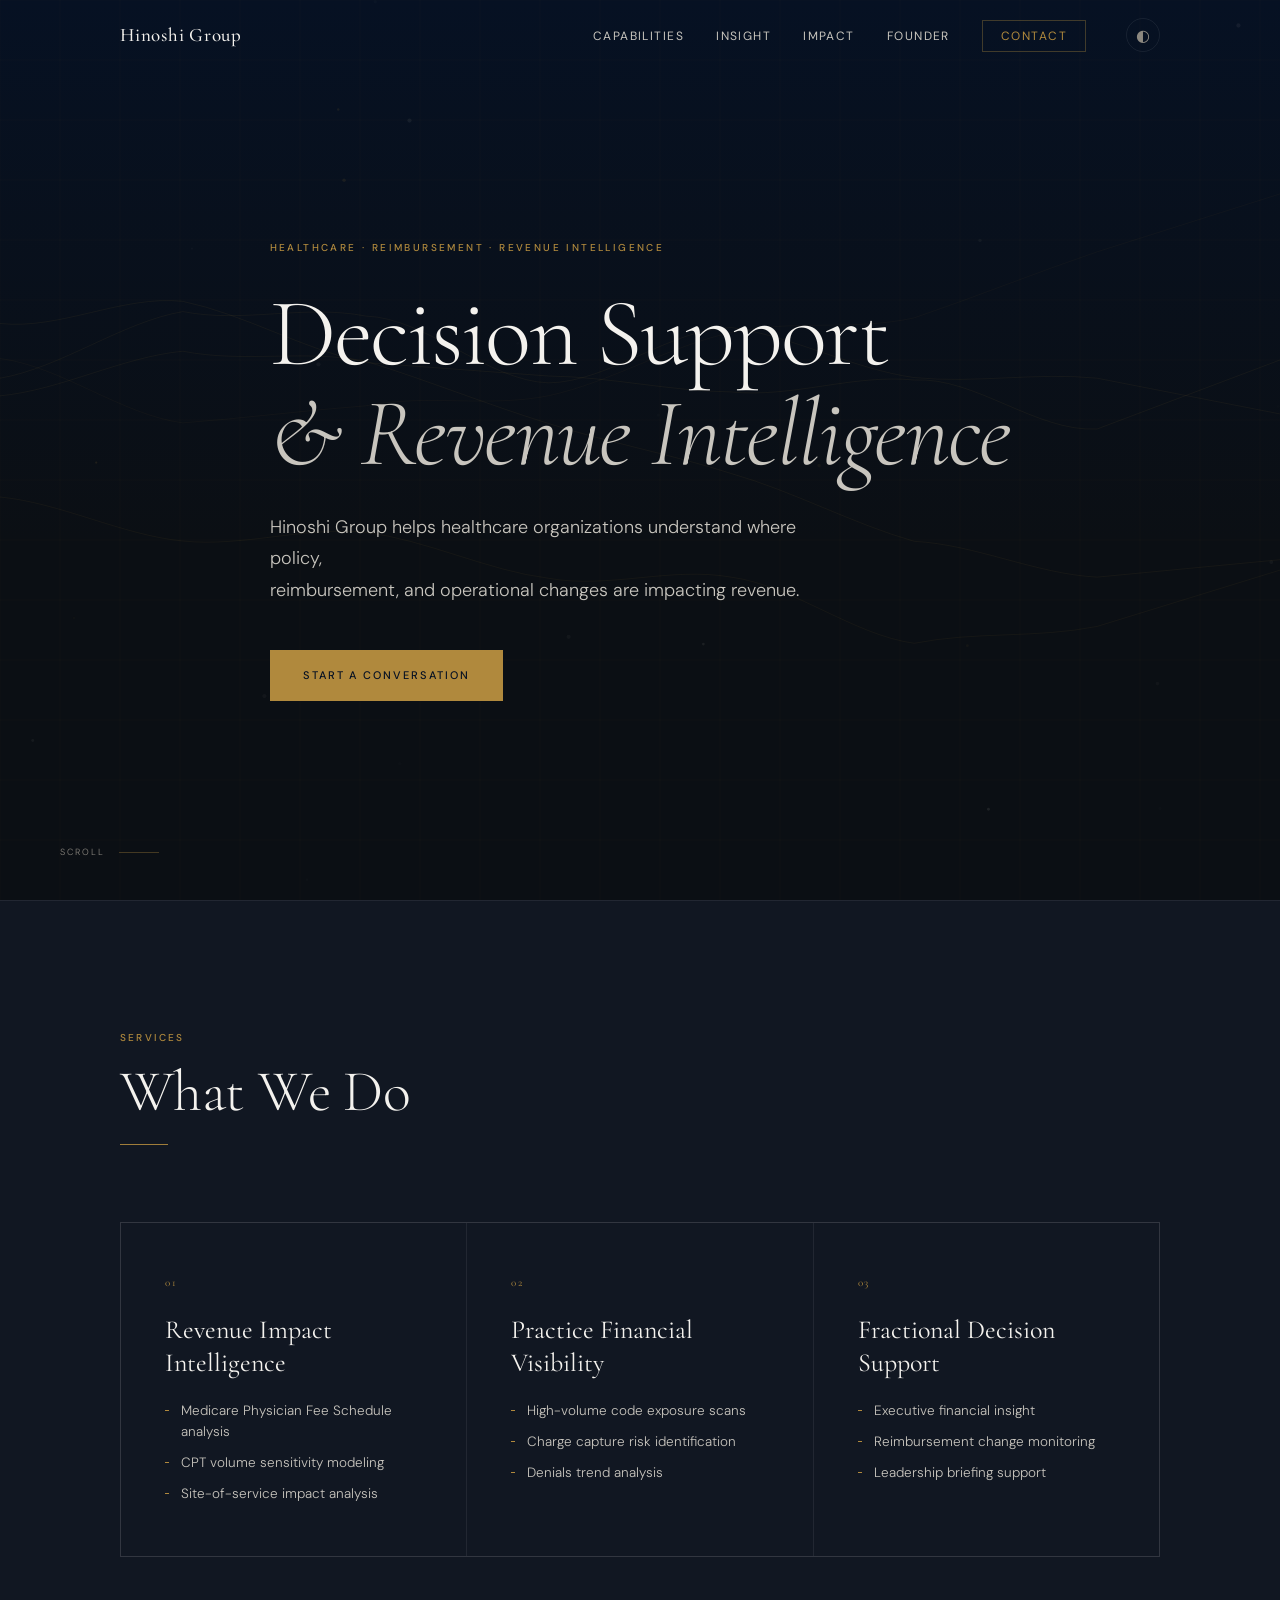
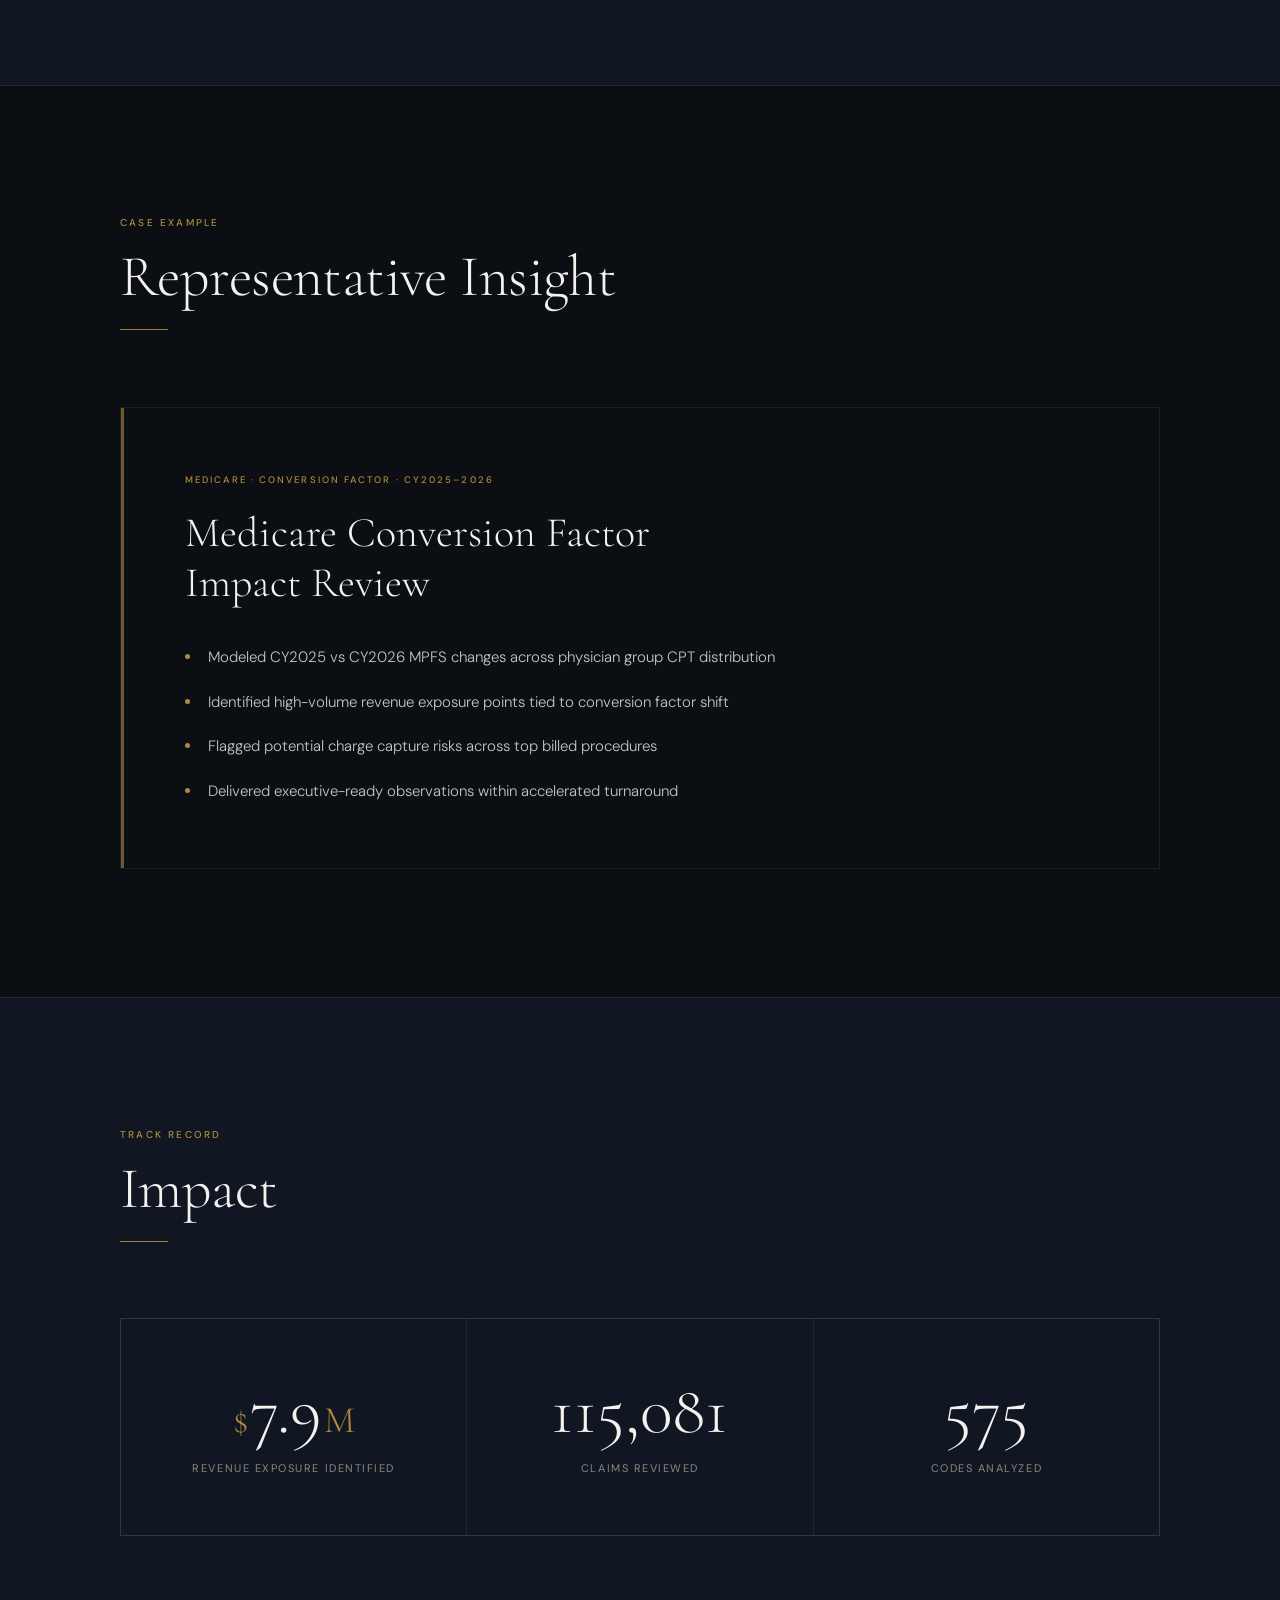
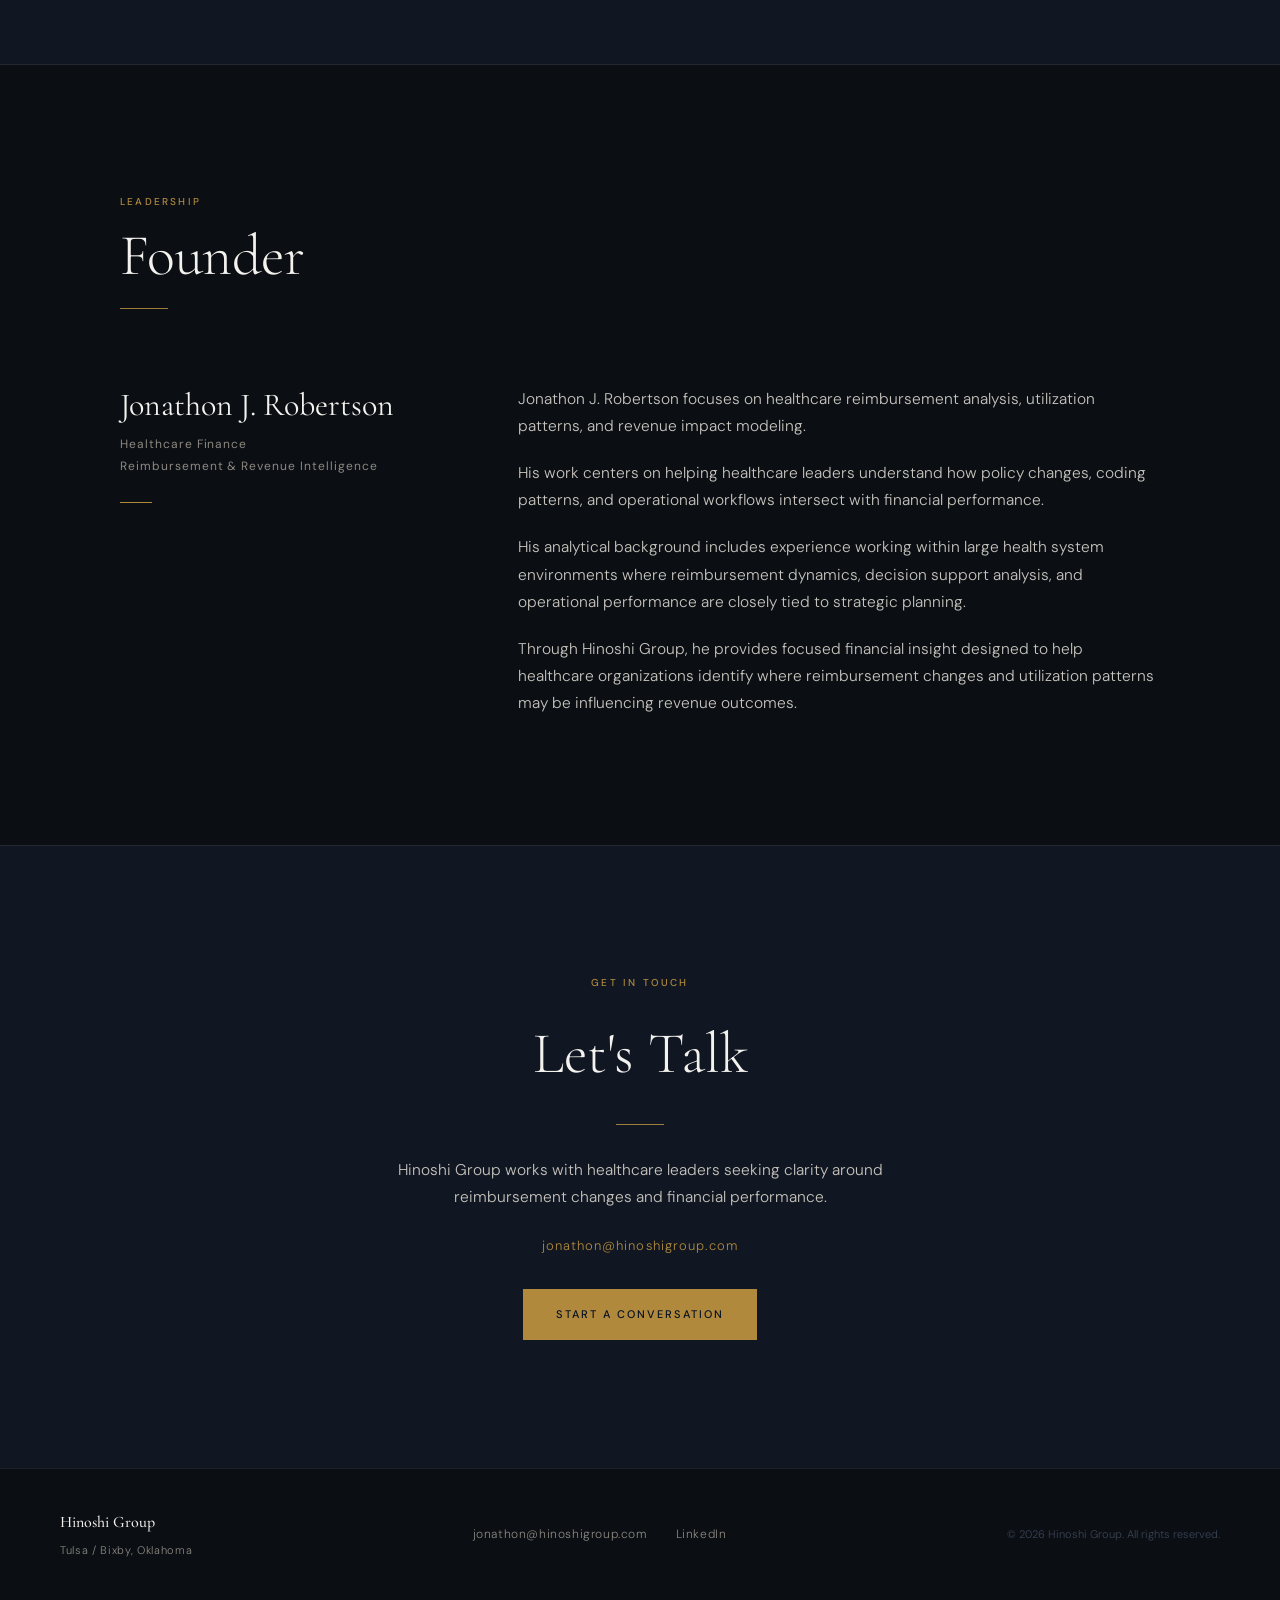
==== index (1).html @ b415822a "Add files via upload" ====
<!DOCTYPE html>
<html lang="en" data-theme="dark">
<head>
  <meta charset="UTF-8" />
  <meta name="viewport" content="width=device-width, initial-scale=1.0" />
  <title>Hinoshi Group — Decision Support & Revenue Intelligence</title>
  <meta name="description" content="Hinoshi Group helps healthcare organizations understand where policy, reimbursement, and operational changes are impacting revenue." />
  <link rel="preconnect" href="https://fonts.googleapis.com" />
  <link rel="preconnect" href="https://fonts.gstatic.com" crossorigin />
  <link href="https://fonts.googleapis.com/css2?family=Cormorant+Garamond:ital,wght@0,300;0,400;0,500;0,600;1,300;1,400&family=DM+Sans:wght@300;400;500&display=swap" rel="stylesheet" />
  <link rel="stylesheet" href="styles.css" />
</head>
<body>

  <!-- NAV -->
  <nav id="navbar">
    <div class="nav-inner">
      <a href="#" class="nav-logo">Hinoshi Group</a>
      <ul class="nav-links">
        <li><a href="#capabilities">Capabilities</a></li>
        <li><a href="#insight">Insight</a></li>
        <li><a href="#impact">Impact</a></li>
        <li><a href="#founder">Founder</a></li>
        <li><a href="#contact" class="nav-cta">Contact</a></li>
      </ul>
      <button id="theme-toggle" aria-label="Toggle theme">
        <span class="theme-icon">◐</span>
      </button>
      <button class="nav-burger" id="nav-burger" aria-label="Open menu">
        <span></span><span></span><span></span>
      </button>
    </div>
    <div class="nav-mobile" id="nav-mobile">
      <a href="#capabilities">Capabilities</a>
      <a href="#insight">Insight</a>
      <a href="#impact">Impact</a>
      <a href="#founder">Founder</a>
      <a href="#contact">Contact</a>
    </div>
  </nav>

  <!-- HERO -->
  <section id="hero">
    <canvas id="hero-canvas"></canvas>
    <div class="hero-inner">
      <p class="hero-eyebrow">Healthcare · Reimbursement · Revenue Intelligence</p>
      <h1 class="hero-headline">
        Decision Support<br />
        <em>&amp; Revenue Intelligence</em>
      </h1>
      <p class="hero-sub">
        Hinoshi Group helps healthcare organizations understand where policy,<br class="br-desktop" />
        reimbursement, and operational changes are impacting revenue.
      </p>
      <a href="mailto:jonathon@hinoshigroup.com" class="btn-primary">Start a Conversation</a>
    </div>
    <div class="hero-scroll-hint">
      <span>Scroll</span>
      <div class="scroll-line"></div>
    </div>
  </section>

  <!-- CAPABILITIES -->
  <section id="capabilities">
    <div class="section-inner">
      <div class="section-header">
        <span class="section-label">Services</span>
        <h2>What We Do</h2>
        <div class="gold-rule"></div>
      </div>
      <div class="caps-grid">

        <div class="cap-card" data-reveal>
          <div class="cap-num">01</div>
          <h3>Revenue Impact<br />Intelligence</h3>
          <ul>
            <li>Medicare Physician Fee Schedule analysis</li>
            <li>CPT volume sensitivity modeling</li>
            <li>Site-of-service impact analysis</li>
          </ul>
        </div>

        <div class="cap-card" data-reveal>
          <div class="cap-num">02</div>
          <h3>Practice Financial<br />Visibility</h3>
          <ul>
            <li>High-volume code exposure scans</li>
            <li>Charge capture risk identification</li>
            <li>Denials trend analysis</li>
          </ul>
        </div>

        <div class="cap-card" data-reveal>
          <div class="cap-num">03</div>
          <h3>Fractional Decision<br />Support</h3>
          <ul>
            <li>Executive financial insight</li>
            <li>Reimbursement change monitoring</li>
            <li>Leadership briefing support</li>
          </ul>
        </div>

      </div>
    </div>
  </section>

  <!-- REPRESENTATIVE INSIGHT -->
  <section id="insight">
    <div class="section-inner">
      <div class="section-header">
        <span class="section-label">Case Example</span>
        <h2>Representative Insight</h2>
        <div class="gold-rule"></div>
      </div>
      <div class="insight-block" data-reveal>
        <div class="insight-label">Medicare · Conversion Factor · CY2025–2026</div>
        <h3 class="insight-title">Medicare Conversion Factor<br />Impact Review</h3>
        <div class="insight-findings">
          <div class="finding" data-reveal>
            <div class="finding-dot"></div>
            <p>Modeled CY2025 vs CY2026 MPFS changes across physician group CPT distribution</p>
          </div>
          <div class="finding" data-reveal>
            <div class="finding-dot"></div>
            <p>Identified high-volume revenue exposure points tied to conversion factor shift</p>
          </div>
          <div class="finding" data-reveal>
            <div class="finding-dot"></div>
            <p>Flagged potential charge capture risks across top billed procedures</p>
          </div>
          <div class="finding" data-reveal>
            <div class="finding-dot"></div>
            <p>Delivered executive-ready observations within accelerated turnaround</p>
          </div>
        </div>
      </div>
    </div>
  </section>

  <!-- IMPACT METRICS -->
  <section id="impact">
    <div class="section-inner">
      <div class="section-header">
        <span class="section-label">Track Record</span>
        <h2>Impact</h2>
        <div class="gold-rule"></div>
      </div>
      <div class="metrics-grid">

        <div class="metric-card" data-reveal>
          <div class="metric-value">
            <span class="metric-prefix">$</span><span class="counter" data-target="8.2" data-decimal="1">0</span><span class="metric-suffix">M</span>
          </div>
          <div class="metric-label">Revenue Exposure Identified</div>
        </div>

        <div class="metric-card" data-reveal>
          <div class="metric-value">
            <span class="counter" data-target="120000" data-suffix="+">0</span>
          </div>
          <div class="metric-label">Claims Reviewed</div>
        </div>

        <div class="metric-card" data-reveal>
          <div class="metric-value">
            <span class="counter" data-target="600" data-suffix="+">0</span>
          </div>
          <div class="metric-label">Codes Analyzed</div>
        </div>

      </div>
    </div>
  </section>

  <!-- FOUNDER -->
  <section id="founder">
    <div class="section-inner">
      <div class="section-header">
        <span class="section-label">Leadership</span>
        <h2>Founder</h2>
        <div class="gold-rule"></div>
      </div>
      <div class="founder-block" data-reveal>
        <div class="founder-meta">
          <h3 class="founder-name">Jonathon J. Robertson</h3>
          <p class="founder-title">Healthcare Finance<br />Reimbursement &amp; Revenue Intelligence</p>
          <div class="founder-divider"></div>
        </div>
        <div class="founder-bio">
          <p>Jonathon J. Robertson focuses on healthcare reimbursement analysis, utilization patterns, and revenue impact modeling.</p>
          <p>His work centers on helping healthcare leaders understand how policy changes, coding patterns, and operational workflows intersect with financial performance.</p>
          <p>His analytical background includes experience working within large health system environments where reimbursement dynamics, decision support analysis, and operational performance are closely tied to strategic planning.</p>
          <p>Through Hinoshi Group, he provides focused financial insight designed to help healthcare organizations identify where reimbursement changes and utilization patterns may be influencing revenue outcomes.</p>
        </div>
      </div>
    </div>
  </section>

  <!-- CONTACT -->
  <section id="contact">
    <div class="section-inner contact-inner">
      <div class="contact-text" data-reveal>
        <span class="section-label">Get in Touch</span>
        <h2>Let's Talk</h2>
        <div class="gold-rule"></div>
        <p>Hinoshi Group works with healthcare leaders seeking clarity around reimbursement changes and financial performance.</p>
        <a href="mailto:jonathon@hinoshigroup.com" class="contact-email">jonathon@hinoshigroup.com</a>
        <a href="mailto:jonathon@hinoshigroup.com" class="btn-primary">Start a Conversation</a>
      </div>
    </div>
  </section>

  <!-- FOOTER -->
  <footer>
    <div class="footer-inner">
      <div class="footer-brand">
        <span class="footer-logo">Hinoshi Group</span>
        <span class="footer-location">Tulsa / Bixby, Oklahoma</span>
      </div>
            <div class="footer-links">
        <a href="mailto:jonathon@hinoshigroup.com">jonathon@hinoshigroup.com</a>
        <a href="https://linkedin.com" target="_blank" rel="noopener">LinkedIn</a>
      </div>
      <div class="footer-copy">
        &copy; <span id="year"></span> Hinoshi Group. All rights reserved.
      </div>
    </div>
  </footer>

  <script src="script.js"></script>
</body>
</html>
---- styles.css ----
/* ===========================
   HINOSHI GROUP — styles.css
   =========================== */

/* ── Reset & Base ───────────────────────────────── */
*, *::before, *::after { box-sizing: border-box; margin: 0; padding: 0; }

:root {
  /* ── Core palette ───────────────────────── */
  --bg-base:     #0B0F14;   /* page background  */
  --bg-surface:  #111722;   /* cards / sections */
  --bg-raise:    #18202e;   /* hover / elevated */
  --navy:        #061123;   /* accent overlays only */

  /* semantic aliases (used throughout) */
  --navy-mid:    #111722;   /* was navy-mid  → now bg-surface */
  --navy-light:  #18202e;   /* was navy-light → now bg-raise  */

  --gold:        #B0893D;
  --gold-dim:    rgba(176, 137, 61, 0.35);
  --gold-faint:  rgba(176, 137, 61, 0.12);
  --white:       #f4f2ee;
  --gray-1:      #c8c5be;
  --gray-2:      #8c8880;
  --gray-3:      #3a4455;
  --border:      rgba(255,255,255,0.07);
  --font-serif:  'Cormorant Garamond', Georgia, serif;
  --font-sans:   'DM Sans', system-ui, sans-serif;
  --ease-out:    cubic-bezier(0.16, 1, 0.3, 1);
  --ease-in-out: cubic-bezier(0.65, 0, 0.35, 1);
  --section-pad: clamp(80px, 10vw, 140px);
  --max-w:       1160px;
}

/* Light theme overrides */
[data-theme="light"] {
  --bg-base:     #f0eee9;
  --bg-surface:  #e6e3dc;
  --bg-raise:    #dddad2;
  --navy:        #f0eee9;
  --navy-mid:    #e6e3dc;
  --navy-light:  #dddad2;
  --white:       #0d1b33;
  --gray-1:      #3a3832;
  --gray-2:      #6b6760;
  --gray-3:      #b0ada6;
  --border:      rgba(0,0,0,0.08);
}

html { scroll-behavior: smooth; }

body {
  background: var(--bg-base);
  color: var(--white);
  font-family: var(--font-sans);
  font-weight: 300;
  line-height: 1.7;
  font-size: 16px;
  -webkit-font-smoothing: antialiased;
  overflow-x: hidden;
}

/* ── Utility ────────────────────────────────────── */
.gold-rule {
  width: 48px;
  height: 1px;
  background: var(--gold);
  margin: 20px 0 0;
  opacity: 0.9;
}

.section-label {
  display: block;
  font-family: var(--font-sans);
  font-size: 10px;
  font-weight: 500;
  letter-spacing: 0.22em;
  text-transform: uppercase;
  color: var(--gold);
  margin-bottom: 14px;
}

.section-inner {
  max-width: var(--max-w);
  margin: 0 auto;
  padding: var(--section-pad) clamp(24px, 5vw, 60px);
}

.section-header {
  margin-bottom: clamp(48px, 6vw, 80px);
}

.section-header h2 {
  font-family: var(--font-serif);
  font-size: clamp(36px, 5vw, 58px);
  font-weight: 300;
  letter-spacing: -0.01em;
  line-height: 1.1;
}

/* ── Reveal Animation ───────────────────────────── */
[data-reveal] {
  opacity: 0;
  transform: translateY(28px);
  transition: opacity 0.8s var(--ease-out), transform 0.8s var(--ease-out);
}
[data-reveal].revealed {
  opacity: 1;
  transform: translateY(0);
}

/* ── Navigation ─────────────────────────────────── */
#navbar {
  position: fixed;
  top: 0; left: 0; right: 0;
  z-index: 100;
  transition: background 0.4s, border-color 0.4s;
}
#navbar.scrolled {
  background: rgba(11, 15, 20, 0.94);
  backdrop-filter: blur(14px);
  -webkit-backdrop-filter: blur(14px);
  border-bottom: 1px solid var(--border);
}
[data-theme="light"] #navbar.scrolled {
  background: rgba(240, 238, 233, 0.94);
}

.nav-inner {
  max-width: var(--max-w);
  margin: 0 auto;
  padding: 0 clamp(24px, 5vw, 60px);
  height: 70px;
  display: flex;
  align-items: center;
  gap: 40px;
}

.nav-logo {
  font-family: var(--font-serif);
  font-size: 19px;
  font-weight: 500;
  letter-spacing: 0.04em;
  color: var(--white);
  text-decoration: none;
  white-space: nowrap;
  margin-right: auto;
}

.nav-links {
  list-style: none;
  display: flex;
  gap: 32px;
  align-items: center;
}
.nav-links a {
  font-size: 12px;
  font-weight: 400;
  letter-spacing: 0.12em;
  text-transform: uppercase;
  color: var(--gray-1);
  text-decoration: none;
  transition: color 0.25s;
}
.nav-links a:hover { color: var(--white); }
.nav-links a.nav-cta {
  color: var(--gold);
  border: 1px solid var(--gold-dim);
  padding: 7px 18px;
  transition: background 0.25s, color 0.25s;
}
.nav-links a.nav-cta:hover {
  background: var(--gold);
  color: var(--navy);
}

#theme-toggle {
  background: none;
  border: 1px solid var(--border);
  color: var(--gray-2);
  cursor: pointer;
  width: 34px; height: 34px;
  border-radius: 50%;
  font-size: 16px;
  display: flex; align-items: center; justify-content: center;
  transition: border-color 0.25s, color 0.25s;
  flex-shrink: 0;
}
#theme-toggle:hover { border-color: var(--gold); color: var(--gold); }

.nav-burger {
  display: none;
  flex-direction: column;
  gap: 5px;
  background: none;
  border: none;
  cursor: pointer;
  padding: 4px;
}
.nav-burger span {
  display: block;
  width: 22px; height: 1px;
  background: var(--gray-1);
  transition: transform 0.3s, opacity 0.3s;
}
.nav-burger.open span:nth-child(1) { transform: translateY(6px) rotate(45deg); }
.nav-burger.open span:nth-child(2) { opacity: 0; }
.nav-burger.open span:nth-child(3) { transform: translateY(-6px) rotate(-45deg); }

.nav-mobile {
  display: none;
  flex-direction: column;
  background: rgba(11, 15, 20, 0.97);
  border-top: 1px solid var(--border);
  padding: 24px clamp(24px,5vw,60px);
  gap: 20px;
}
[data-theme="light"] .nav-mobile { background: rgba(240,238,233,0.97); }
.nav-mobile.open { display: flex; }
.nav-mobile a {
  color: var(--gray-1);
  text-decoration: none;
  font-size: 13px;
  letter-spacing: 0.1em;
  text-transform: uppercase;
}

/* ── Hero ───────────────────────────────────────── */
#hero {
  position: relative;
  min-height: 100vh;
  display: flex;
  align-items: center;
  overflow: hidden;
  background: linear-gradient(180deg, #061123 0%, #0B0F14 60%);
}

#hero-canvas {
  position: absolute;
  inset: 0;
  width: 100%; height: 100%;
  opacity: 0.55;
}

.hero-inner {
  position: relative;
  z-index: 2;
  max-width: var(--max-w);
  margin: 0 auto;
  padding: 120px clamp(24px, 5vw, 60px) 80px;
}

.hero-eyebrow {
  font-size: 10px;
  font-weight: 500;
  letter-spacing: 0.24em;
  text-transform: uppercase;
  color: var(--gold);
  margin-bottom: 28px;
  opacity: 0;
  animation: fadeUp 0.9s 0.2s var(--ease-out) forwards;
}

.hero-headline {
  font-family: var(--font-serif);
  font-size: clamp(48px, 7.5vw, 96px);
  font-weight: 300;
  line-height: 1.04;
  letter-spacing: -0.02em;
  color: var(--white);
  margin-bottom: 28px;
  opacity: 0;
  animation: fadeUp 0.9s 0.38s var(--ease-out) forwards;
}
.hero-headline em {
  font-style: italic;
  font-weight: 300;
  color: var(--gray-1);
}

.hero-sub {
  font-size: clamp(15px, 1.6vw, 18px);
  color: var(--gray-1);
  font-weight: 300;
  max-width: 560px;
  line-height: 1.75;
  margin-bottom: 44px;
  opacity: 0;
  animation: fadeUp 0.9s 0.54s var(--ease-out) forwards;
}

.btn-primary {
  display: inline-block;
  font-family: var(--font-sans);
  font-size: 11px;
  font-weight: 500;
  letter-spacing: 0.18em;
  text-transform: uppercase;
  text-decoration: none;
  color: var(--navy);
  background: var(--gold);
  padding: 15px 32px;
  border: 1px solid var(--gold);
  transition: background 0.28s, color 0.28s, transform 0.2s;
  opacity: 0;
  animation: fadeUp 0.9s 0.68s var(--ease-out) forwards;
}
.btn-primary:hover {
  background: transparent;
  color: var(--gold);
  transform: translateY(-1px);
}

/* section contact re-enable animation */
#contact .btn-primary {
  animation: none;
  opacity: 1;
}

.hero-scroll-hint {
  position: absolute;
  bottom: 40px;
  left: clamp(24px, 5vw, 60px);
  z-index: 2;
  display: flex;
  align-items: center;
  gap: 14px;
  opacity: 0;
  animation: fadeIn 1.2s 1.2s forwards;
}
.hero-scroll-hint span {
  font-size: 9px;
  letter-spacing: 0.22em;
  text-transform: uppercase;
  color: var(--gray-2);
}
.scroll-line {
  width: 40px;
  height: 1px;
  background: var(--gold-dim);
  position: relative;
  overflow: hidden;
}
.scroll-line::after {
  content: '';
  position: absolute;
  top: 0; left: -100%;
  width: 100%; height: 100%;
  background: var(--gold);
  animation: scanLine 2.4s 1.4s var(--ease-in-out) infinite;
}

/* ── Capabilities ───────────────────────────────── */
#capabilities {
  background: var(--navy-mid);
  border-top: 1px solid var(--border);
  border-bottom: 1px solid var(--border);
}

.caps-grid {
  display: grid;
  grid-template-columns: repeat(3, 1fr);
  gap: 1px;
  background: var(--border);
  border: 1px solid var(--border);
}

.cap-card {
  background: var(--navy-mid);
  padding: clamp(32px, 4vw, 52px) clamp(28px, 3.5vw, 44px);
  transition: background 0.3s;
}
.cap-card:hover { background: var(--navy-light); }

.cap-num {
  font-family: var(--font-serif);
  font-size: 11px;
  font-weight: 400;
  letter-spacing: 0.14em;
  color: var(--gold);
  margin-bottom: 22px;
}

.cap-card h3 {
  font-family: var(--font-serif);
  font-size: clamp(20px, 2.2vw, 26px);
  font-weight: 400;
  line-height: 1.25;
  margin-bottom: 22px;
  color: var(--white);
}

.cap-card ul {
  list-style: none;
  display: flex;
  flex-direction: column;
  gap: 10px;
}
.cap-card li {
  font-size: 13.5px;
  color: var(--gray-1);
  padding-left: 16px;
  position: relative;
  line-height: 1.55;
}
.cap-card li::before {
  content: '';
  position: absolute;
  left: 0; top: 9px;
  width: 4px; height: 1px;
  background: var(--gold);
}

/* ── Insight ────────────────────────────────────── */
#insight { background: var(--bg-base); }

.insight-block {
  border: 1px solid var(--border);
  padding: clamp(36px, 5vw, 64px);
  position: relative;
}
.insight-block::before {
  content: '';
  position: absolute;
  top: 0; left: 0;
  width: 3px; height: 100%;
  background: var(--gold);
  opacity: 0.6;
}

.insight-label {
  font-size: 9.5px;
  font-weight: 500;
  letter-spacing: 0.22em;
  text-transform: uppercase;
  color: var(--gold);
  margin-bottom: 20px;
}

.insight-title {
  font-family: var(--font-serif);
  font-size: clamp(26px, 3.5vw, 42px);
  font-weight: 300;
  line-height: 1.2;
  margin-bottom: 36px;
  color: var(--white);
}

.insight-findings {
  display: flex;
  flex-direction: column;
  gap: 20px;
}

.finding {
  display: flex;
  align-items: flex-start;
  gap: 18px;
}
.finding-dot {
  width: 5px; height: 5px;
  border-radius: 50%;
  background: var(--gold);
  margin-top: 9px;
  flex-shrink: 0;
}
.finding p {
  font-size: 15px;
  color: var(--gray-1);
  line-height: 1.65;
}

/* ── Impact Metrics ─────────────────────────────── */
#impact {
  background: var(--navy-mid);
  border-top: 1px solid var(--border);
  border-bottom: 1px solid var(--border);
}

.metrics-grid {
  display: grid;
  grid-template-columns: repeat(3, 1fr);
  gap: 1px;
  background: var(--border);
  border: 1px solid var(--border);
}

.metric-card {
  background: var(--navy-mid);
  padding: clamp(36px, 4.5vw, 60px) clamp(28px, 3.5vw, 44px);
  text-align: center;
  transition: background 0.3s;
}
.metric-card:hover { background: var(--navy-light); }

.metric-value {
  font-family: var(--font-serif);
  font-size: clamp(44px, 5.5vw, 68px);
  font-weight: 300;
  line-height: 1;
  color: var(--white);
  display: flex;
  align-items: baseline;
  justify-content: center;
  gap: 2px;
  margin-bottom: 14px;
}
.metric-prefix { font-size: 0.55em; color: var(--gold); }
.metric-suffix { font-size: 0.55em; color: var(--gold); }

.metric-label {
  font-size: 11px;
  font-weight: 400;
  letter-spacing: 0.14em;
  text-transform: uppercase;
  color: var(--gray-2);
}

/* ── Founder ────────────────────────────────────── */
#founder { background: var(--bg-base); }

.founder-block {
  display: grid;
  grid-template-columns: 1fr 2fr;
  gap: clamp(40px, 6vw, 100px);
  align-items: start;
}

.founder-name {
  font-family: var(--font-serif);
  font-size: clamp(22px, 2.6vw, 32px);
  font-weight: 400;
  color: var(--white);
  line-height: 1.2;
  margin-bottom: 10px;
}

.founder-title {
  font-size: 12px;
  font-weight: 400;
  letter-spacing: 0.08em;
  color: var(--gray-2);
  line-height: 1.8;
}

.founder-divider {
  width: 32px;
  height: 1px;
  background: var(--gold);
  margin-top: 24px;
}

.founder-bio {
  display: flex;
  flex-direction: column;
  gap: 20px;
}
.founder-bio p {
  font-size: 15.5px;
  color: var(--gray-1);
  line-height: 1.75;
}

/* ── Contact ────────────────────────────────────── */
#contact {
  background: var(--navy-mid);
  border-top: 1px solid var(--border);
}

.contact-inner {
  display: flex;
  justify-content: center;
}

.contact-text {
  max-width: 560px;
  text-align: center;
}
.contact-text .gold-rule {
  margin: 20px auto 32px;
}
.contact-text h2 {
  font-family: var(--font-serif);
  font-size: clamp(36px, 5vw, 58px);
  font-weight: 300;
}
.contact-text p {
  font-size: 15.5px;
  color: var(--gray-1);
  line-height: 1.75;
  margin-bottom: 24px;
}

.contact-email {
  display: block;
  font-size: 13px;
  letter-spacing: 0.08em;
  color: var(--gold);
  text-decoration: none;
  margin-bottom: 32px;
  transition: opacity 0.25s;
}
.contact-email:hover { opacity: 0.7; }

/* ── Footer ─────────────────────────────────────── */
footer {
  background: var(--bg-base);
  border-top: 1px solid var(--border);
  padding: 40px clamp(24px, 5vw, 60px);
}

.footer-inner {
  max-width: var(--max-w);
  margin: 0 auto;
  display: flex;
  align-items: center;
  justify-content: space-between;
  flex-wrap: wrap;
  gap: 20px;
}

.footer-brand {
  display: flex;
  flex-direction: column;
  gap: 5px;
}
.footer-logo {
  font-family: var(--font-serif);
  font-size: 16px;
  font-weight: 500;
  color: var(--white);
}
.footer-location {
  font-size: 11px;
  color: var(--gray-2);
  letter-spacing: 0.06em;
}

.footer-links {
  display: flex;
  gap: 28px;
  align-items: center;
}
.footer-links a {
  font-size: 12px;
  color: var(--gray-2);
  text-decoration: none;
  letter-spacing: 0.05em;
  transition: color 0.25s;
}
.footer-links a:hover { color: var(--gold); }

.footer-copy {
  font-size: 11px;
  color: var(--gray-3);
}

/* ── Keyframes ──────────────────────────────────── */
@keyframes fadeUp {
  from { opacity: 0; transform: translateY(24px); }
  to   { opacity: 1; transform: translateY(0); }
}
@keyframes fadeIn {
  from { opacity: 0; }
  to   { opacity: 1; }
}
@keyframes scanLine {
  0%   { left: -100%; }
  50%  { left: 100%; }
  100% { left: 100%; }
}

/* ── Responsive ─────────────────────────────────── */
@media (max-width: 900px) {
  .nav-links, #theme-toggle { display: none; }
  .nav-burger { display: flex; }

  .caps-grid, .metrics-grid {
    grid-template-columns: 1fr;
  }

  .founder-block {
    grid-template-columns: 1fr;
    gap: 32px;
  }
}

@media (max-width: 600px) {
  .br-desktop { display: none; }

  .footer-inner {
    flex-direction: column;
    align-items: flex-start;
  }

  .insight-block { padding: 28px 20px; }
}
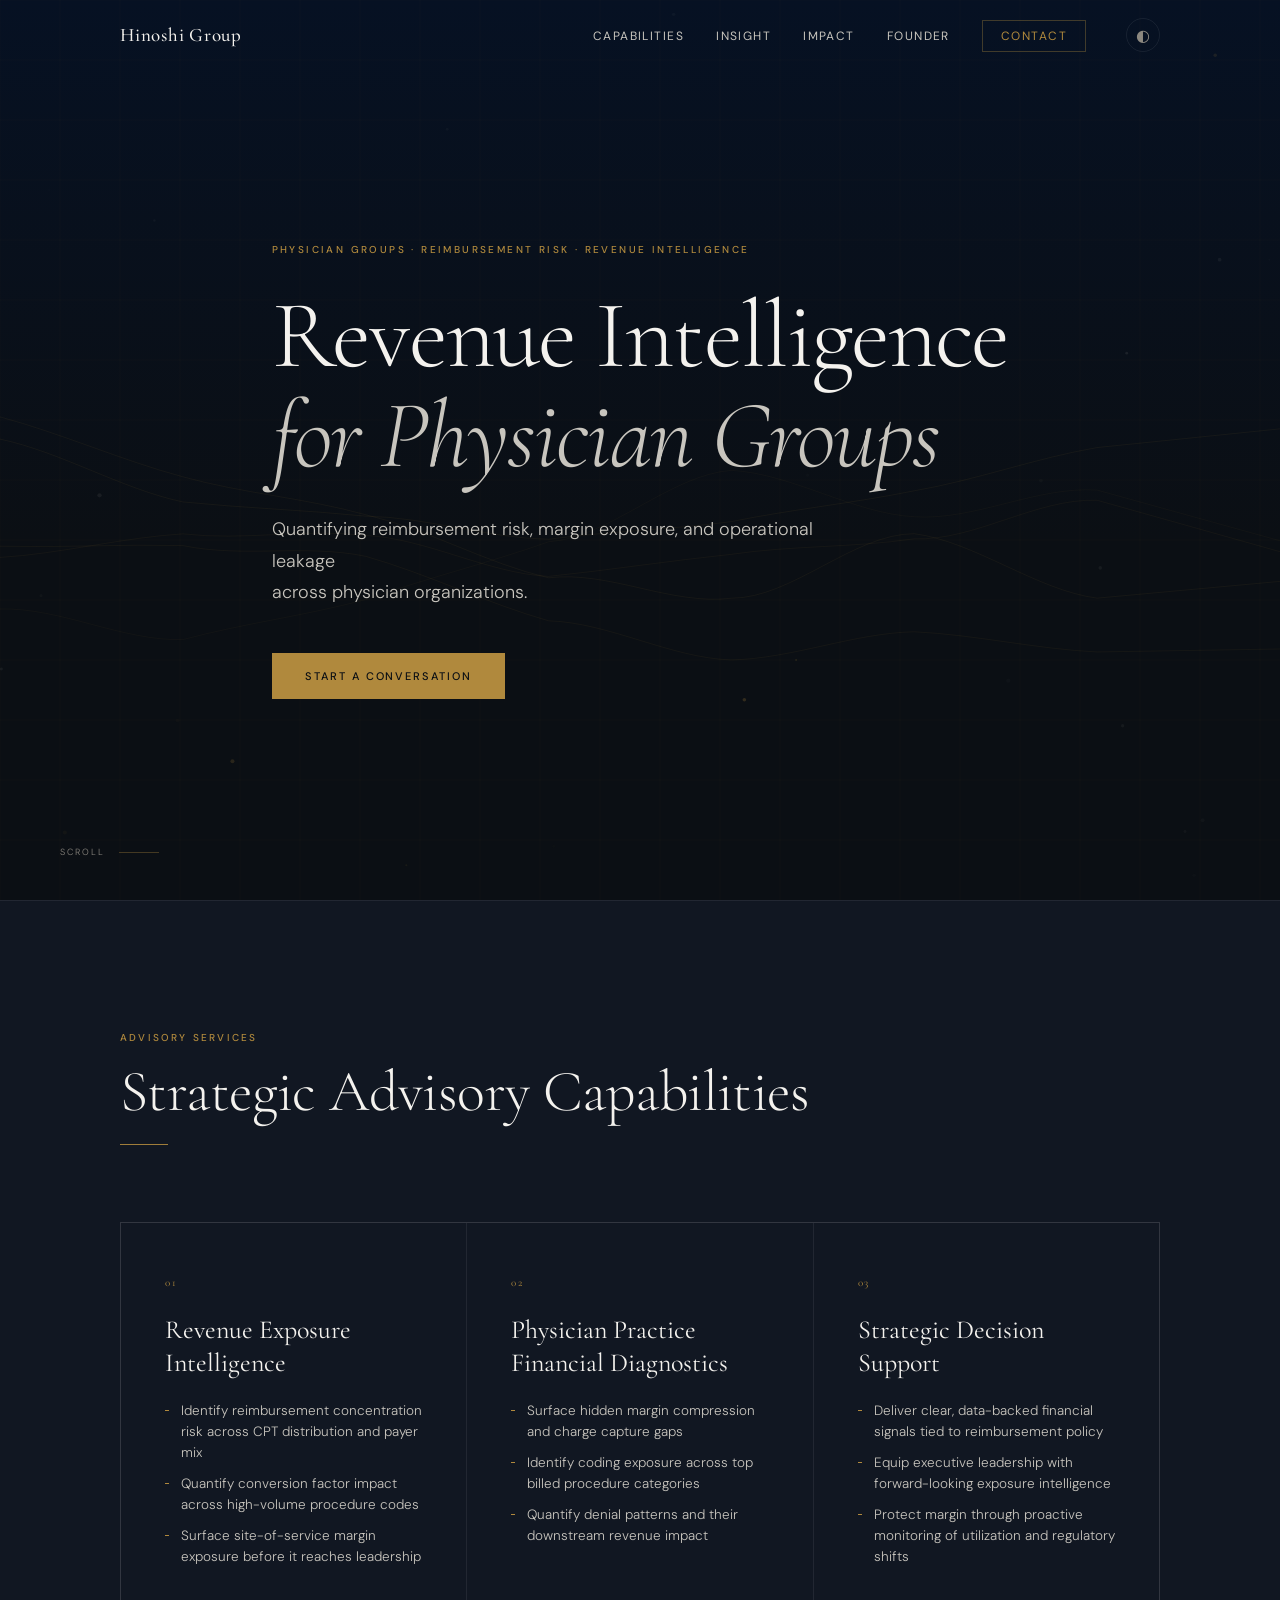
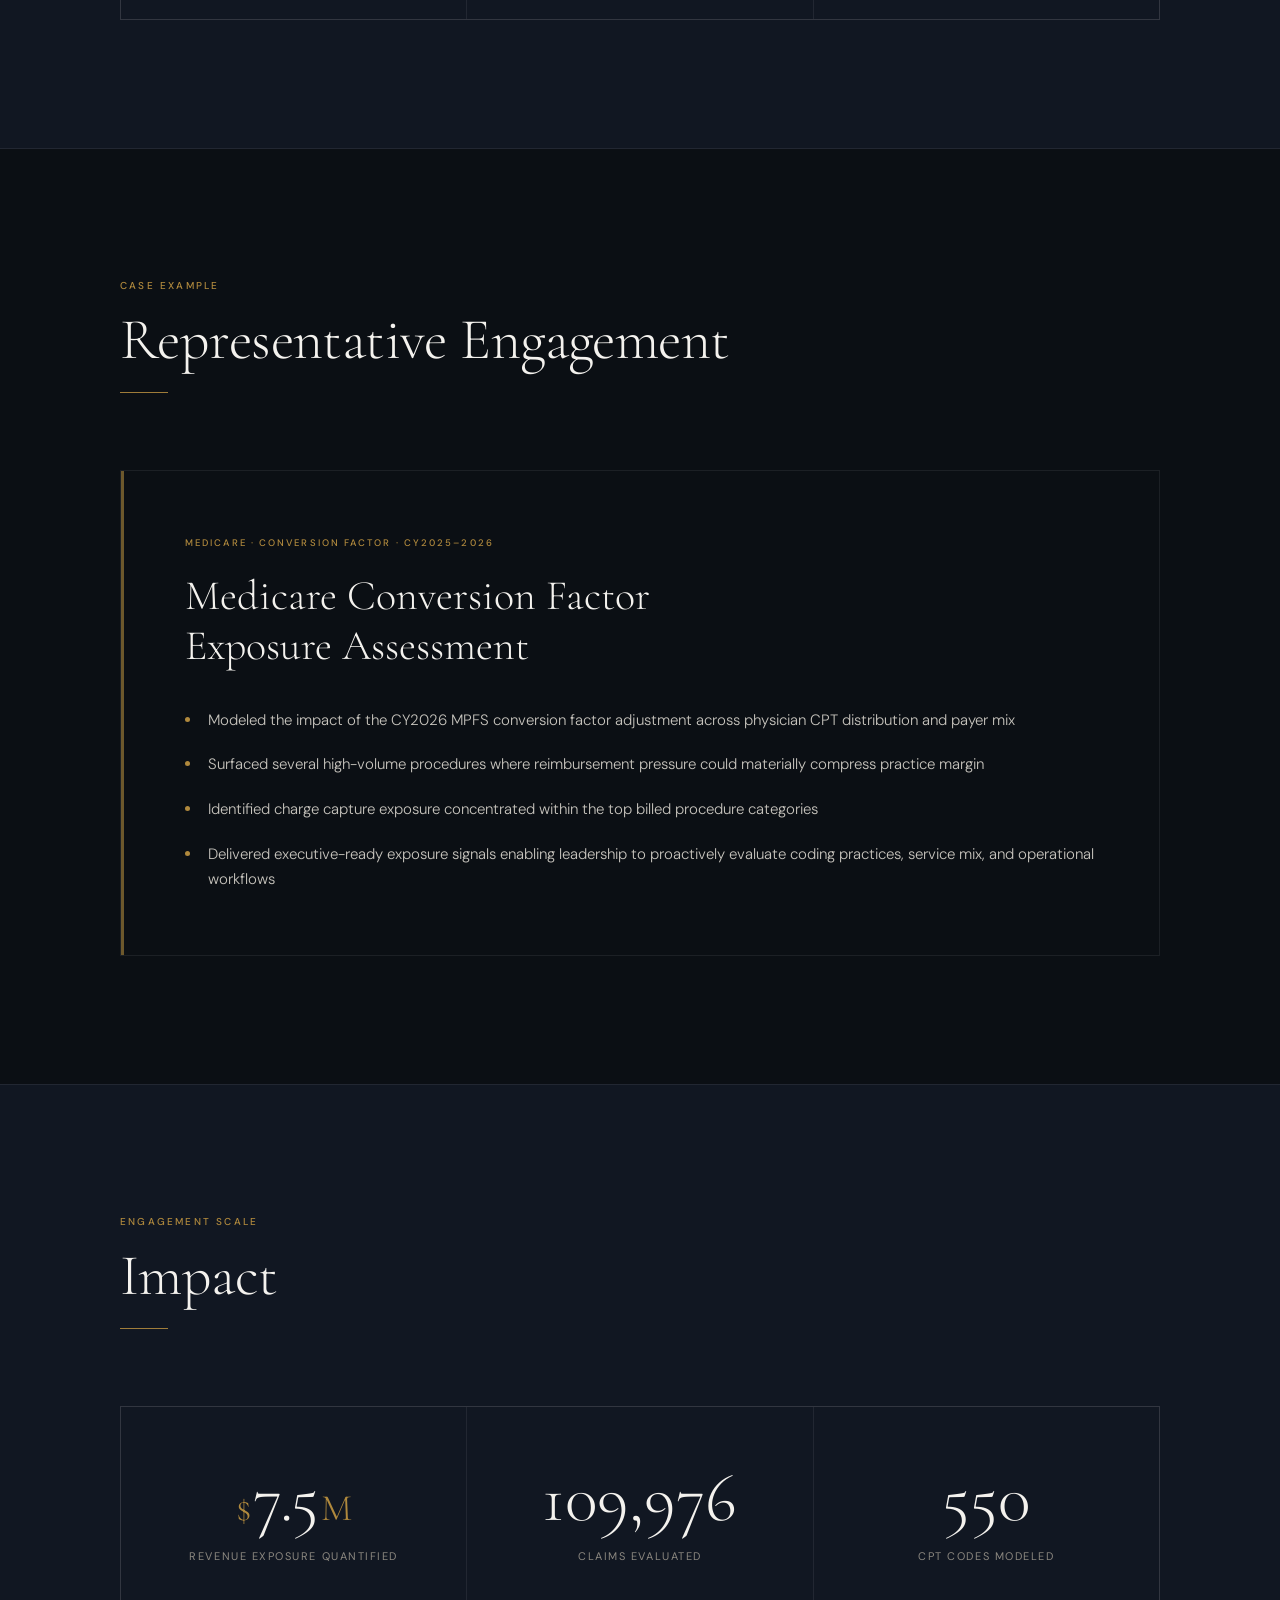
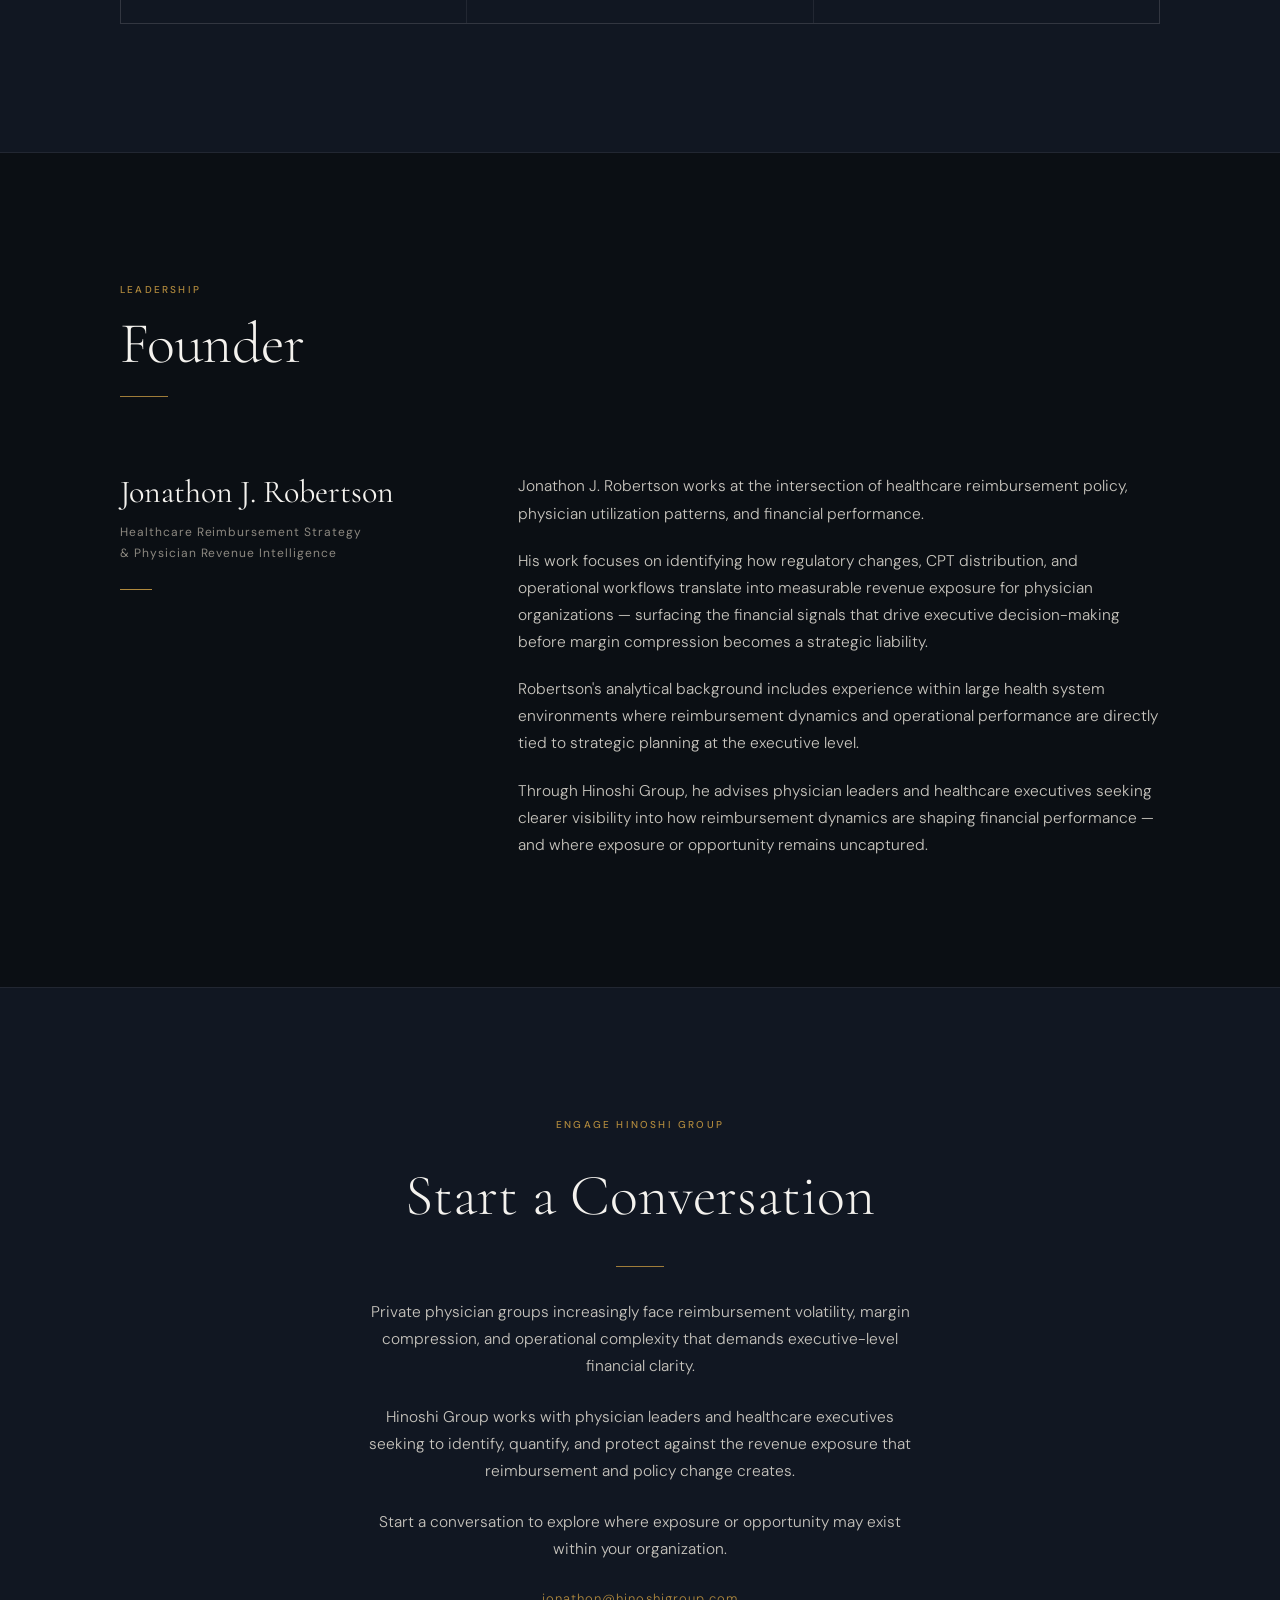
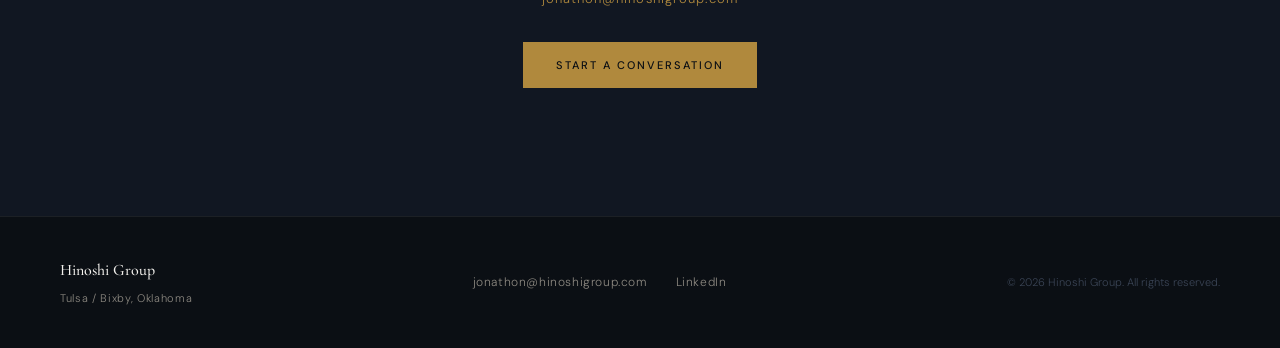
==== commit 3cbccb17: "Add files via upload" ====
--- a/index (1).html
+++ b/index (1).html
@@ -3,8 +3,8 @@
 <head>
   <meta charset="UTF-8" />
   <meta name="viewport" content="width=device-width, initial-scale=1.0" />
-  <title>Hinoshi Group — Decision Support & Revenue Intelligence</title>
-  <meta name="description" content="Hinoshi Group helps healthcare organizations understand where policy, reimbursement, and operational changes are impacting revenue." />
+  <title>Hinoshi Group — Revenue Intelligence &amp; Reimbursement Strategy</title>
+  <meta name="description" content="Hinoshi Group quantifies reimbursement risk, margin exposure, and operational leakage across physician organizations — delivering executive-level financial intelligence." />
   <link rel="preconnect" href="https://fonts.googleapis.com" />
   <link rel="preconnect" href="https://fonts.gstatic.com" crossorigin />
   <link href="https://fonts.googleapis.com/css2?family=Cormorant+Garamond:ital,wght@0,300;0,400;0,500;0,600;1,300;1,400&family=DM+Sans:wght@300;400;500&display=swap" rel="stylesheet" />
@@ -12,7 +12,72 @@
 </head>
 <body>
 
-  <!-- NAV -->
+  <!-- ═══════════════════════════════════
+       CONTACT MODAL
+  ════════════════════════════════════ -->
+  <div id="contact-modal" class="modal-overlay" role="dialog" aria-modal="true" aria-labelledby="modal-title" hidden>
+    <div class="modal-panel">
+
+      <button class="modal-close" id="modal-close" aria-label="Close modal">&times;</button>
+
+      <!-- Form view -->
+      <div id="modal-form-view">
+        <p class="modal-eyebrow">Engage Hinoshi Group</p>
+        <h2 class="modal-title" id="modal-title">Start a Conversation</h2>
+        <p class="modal-sub">Strategic advisory for physician leaders and healthcare executives.</p>
+        <div class="modal-rule"></div>
+
+        <form id="contact-form" method="POST" action="https://formspree.io/f/xeerjbnd" novalidate>
+
+          <div class="form-row">
+            <div class="form-group">
+              <label for="f-name">Name <span class="req" aria-hidden="true">*</span></label>
+              <input type="text" id="f-name" name="name" placeholder="Your full name" required autocomplete="name" />
+            </div>
+            <div class="form-group">
+              <label for="f-email">Email <span class="req" aria-hidden="true">*</span></label>
+              <input type="email" id="f-email" name="email" placeholder="you@organization.com" required autocomplete="email" />
+            </div>
+          </div>
+
+          <div class="form-group">
+            <label for="f-org">Organization <span class="form-opt">(optional)</span></label>
+            <input type="text" id="f-org" name="organization" placeholder="Physician group, health system, or practice" autocomplete="organization" />
+          </div>
+
+          <div class="form-group">
+            <label for="f-msg">Message <span class="req" aria-hidden="true">*</span></label>
+            <textarea id="f-msg" name="message" rows="5" placeholder="Briefly describe the reimbursement or revenue challenge you're navigating&#8230;" required></textarea>
+          </div>
+
+          <div class="form-error" id="form-error" role="alert" aria-live="polite" hidden>
+            Please fill in all required fields.
+          </div>
+
+          <button type="submit" class="btn-submit" id="btn-submit">
+            <span class="btn-label">Send Message</span>
+            <span class="btn-sending" hidden>Sending&#8230;</span>
+          </button>
+
+        </form>
+      </div>
+
+      <!-- Success view -->
+      <div id="modal-success-view" hidden>
+        <div class="success-inner">
+          <div class="success-check-wrap" aria-hidden="true">&#10003;</div>
+          <h2 class="modal-title">Message Sent</h2>
+          <p class="success-msg">Thank you &#8212; your message has been received. Hinoshi Group will be in touch shortly.</p>
+          <button class="btn-submit" id="btn-close-success">Close</button>
+        </div>
+      </div>
+
+    </div>
+  </div>
+
+  <!-- ═══════════════════════════════════
+       NAVIGATION
+  ════════════════════════════════════ -->
   <nav id="navbar">
     <div class="nav-inner">
       <a href="#" class="nav-logo">Hinoshi Group</a>
@@ -24,7 +89,7 @@
         <li><a href="#contact" class="nav-cta">Contact</a></li>
       </ul>
       <button id="theme-toggle" aria-label="Toggle theme">
-        <span class="theme-icon">◐</span>
+        <span class="theme-icon">&#9680;</span>
       </button>
       <button class="nav-burger" id="nav-burger" aria-label="Open menu">
         <span></span><span></span><span></span>
@@ -39,20 +104,22 @@
     </div>
   </nav>
 
-  <!-- HERO -->
+  <!-- ═══════════════════════════════════
+       HERO
+  ════════════════════════════════════ -->
   <section id="hero">
     <canvas id="hero-canvas"></canvas>
     <div class="hero-inner">
-      <p class="hero-eyebrow">Healthcare · Reimbursement · Revenue Intelligence</p>
+      <p class="hero-eyebrow">Physician Groups &middot; Reimbursement Risk &middot; Revenue Intelligence</p>
       <h1 class="hero-headline">
-        Decision Support<br />
-        <em>&amp; Revenue Intelligence</em>
+        Revenue Intelligence<br />
+        <em>for Physician Groups</em>
       </h1>
       <p class="hero-sub">
-        Hinoshi Group helps healthcare organizations understand where policy,<br class="br-desktop" />
-        reimbursement, and operational changes are impacting revenue.
+        Quantifying reimbursement risk, margin exposure, and operational leakage<br class="br-desktop" />
+        across physician organizations.
       </p>
-      <a href="mailto:jonathon@hinoshigroup.com" class="btn-primary">Start a Conversation</a>
+      <button class="btn-primary open-modal">Start a Conversation</button>
     </div>
     <div class="hero-scroll-hint">
       <span>Scroll</span>
@@ -60,43 +127,45 @@
     </div>
   </section>
 
-  <!-- CAPABILITIES -->
+  <!-- ═══════════════════════════════════
+       CAPABILITIES
+  ════════════════════════════════════ -->
   <section id="capabilities">
     <div class="section-inner">
       <div class="section-header">
-        <span class="section-label">Services</span>
-        <h2>What We Do</h2>
+        <span class="section-label">Advisory Services</span>
+        <h2>Strategic Advisory Capabilities</h2>
         <div class="gold-rule"></div>
       </div>
       <div class="caps-grid">
 
         <div class="cap-card" data-reveal>
           <div class="cap-num">01</div>
-          <h3>Revenue Impact<br />Intelligence</h3>
+          <h3>Revenue Exposure<br />Intelligence</h3>
           <ul>
-            <li>Medicare Physician Fee Schedule analysis</li>
-            <li>CPT volume sensitivity modeling</li>
-            <li>Site-of-service impact analysis</li>
+            <li>Identify reimbursement concentration risk across CPT distribution and payer mix</li>
+            <li>Quantify conversion factor impact across high-volume procedure codes</li>
+            <li>Surface site-of-service margin exposure before it reaches leadership</li>
           </ul>
         </div>
 
         <div class="cap-card" data-reveal>
           <div class="cap-num">02</div>
-          <h3>Practice Financial<br />Visibility</h3>
+          <h3>Physician Practice<br />Financial Diagnostics</h3>
           <ul>
-            <li>High-volume code exposure scans</li>
-            <li>Charge capture risk identification</li>
-            <li>Denials trend analysis</li>
+            <li>Surface hidden margin compression and charge capture gaps</li>
+            <li>Identify coding exposure across top billed procedure categories</li>
+            <li>Quantify denial patterns and their downstream revenue impact</li>
           </ul>
         </div>
 
         <div class="cap-card" data-reveal>
           <div class="cap-num">03</div>
-          <h3>Fractional Decision<br />Support</h3>
+          <h3>Strategic Decision<br />Support</h3>
           <ul>
-            <li>Executive financial insight</li>
-            <li>Reimbursement change monitoring</li>
-            <li>Leadership briefing support</li>
+            <li>Deliver clear, data-backed financial signals tied to reimbursement policy</li>
+            <li>Equip executive leadership with forward-looking exposure intelligence</li>
+            <li>Protect margin through proactive monitoring of utilization and regulatory shifts</li>
           </ul>
         </div>
 
@@ -104,44 +173,48 @@
     </div>
   </section>
 
-  <!-- REPRESENTATIVE INSIGHT -->
+  <!-- ═══════════════════════════════════
+       REPRESENTATIVE INSIGHT
+  ════════════════════════════════════ -->
   <section id="insight">
     <div class="section-inner">
       <div class="section-header">
         <span class="section-label">Case Example</span>
-        <h2>Representative Insight</h2>
+        <h2>Representative Engagement</h2>
         <div class="gold-rule"></div>
       </div>
       <div class="insight-block" data-reveal>
-        <div class="insight-label">Medicare · Conversion Factor · CY2025–2026</div>
-        <h3 class="insight-title">Medicare Conversion Factor<br />Impact Review</h3>
+        <div class="insight-label">Medicare &middot; Conversion Factor &middot; CY2025&ndash;2026</div>
+        <h3 class="insight-title">Medicare Conversion Factor<br />Exposure Assessment</h3>
         <div class="insight-findings">
           <div class="finding" data-reveal>
             <div class="finding-dot"></div>
-            <p>Modeled CY2025 vs CY2026 MPFS changes across physician group CPT distribution</p>
+            <p>Modeled the impact of the CY2026 MPFS conversion factor adjustment across physician CPT distribution and payer mix</p>
           </div>
           <div class="finding" data-reveal>
             <div class="finding-dot"></div>
-            <p>Identified high-volume revenue exposure points tied to conversion factor shift</p>
+            <p>Surfaced several high-volume procedures where reimbursement pressure could materially compress practice margin</p>
           </div>
           <div class="finding" data-reveal>
             <div class="finding-dot"></div>
-            <p>Flagged potential charge capture risks across top billed procedures</p>
+            <p>Identified charge capture exposure concentrated within the top billed procedure categories</p>
           </div>
           <div class="finding" data-reveal>
             <div class="finding-dot"></div>
-            <p>Delivered executive-ready observations within accelerated turnaround</p>
-          </div>
-        </div>
-      </div>
-    </div>
-  </section>
-
-  <!-- IMPACT METRICS -->
+            <p>Delivered executive-ready exposure signals enabling leadership to proactively evaluate coding practices, service mix, and operational workflows</p>
+          </div>
+        </div>
+      </div>
+    </div>
+  </section>
+
+  <!-- ═══════════════════════════════════
+       IMPACT METRICS
+  ════════════════════════════════════ -->
   <section id="impact">
     <div class="section-inner">
       <div class="section-header">
-        <span class="section-label">Track Record</span>
+        <span class="section-label">Engagement Scale</span>
         <h2>Impact</h2>
         <div class="gold-rule"></div>
       </div>
@@ -151,28 +224,30 @@
           <div class="metric-value">
             <span class="metric-prefix">$</span><span class="counter" data-target="8.2" data-decimal="1">0</span><span class="metric-suffix">M</span>
           </div>
-          <div class="metric-label">Revenue Exposure Identified</div>
+          <div class="metric-label">Revenue Exposure Quantified</div>
         </div>
 
         <div class="metric-card" data-reveal>
           <div class="metric-value">
             <span class="counter" data-target="120000" data-suffix="+">0</span>
           </div>
-          <div class="metric-label">Claims Reviewed</div>
+          <div class="metric-label">Claims Evaluated</div>
         </div>
 
         <div class="metric-card" data-reveal>
           <div class="metric-value">
             <span class="counter" data-target="600" data-suffix="+">0</span>
           </div>
-          <div class="metric-label">Codes Analyzed</div>
-        </div>
-
-      </div>
-    </div>
-  </section>
-
-  <!-- FOUNDER -->
+          <div class="metric-label">CPT Codes Modeled</div>
+        </div>
+
+      </div>
+    </div>
+  </section>
+
+  <!-- ═══════════════════════════════════
+       FOUNDER
+  ════════════════════════════════════ -->
   <section id="founder">
     <div class="section-inner">
       <div class="section-header">
@@ -183,41 +258,47 @@
       <div class="founder-block" data-reveal>
         <div class="founder-meta">
           <h3 class="founder-name">Jonathon J. Robertson</h3>
-          <p class="founder-title">Healthcare Finance<br />Reimbursement &amp; Revenue Intelligence</p>
+          <p class="founder-title">Healthcare Reimbursement Strategy<br />&amp; Physician Revenue Intelligence</p>
           <div class="founder-divider"></div>
         </div>
         <div class="founder-bio">
-          <p>Jonathon J. Robertson focuses on healthcare reimbursement analysis, utilization patterns, and revenue impact modeling.</p>
-          <p>His work centers on helping healthcare leaders understand how policy changes, coding patterns, and operational workflows intersect with financial performance.</p>
-          <p>His analytical background includes experience working within large health system environments where reimbursement dynamics, decision support analysis, and operational performance are closely tied to strategic planning.</p>
-          <p>Through Hinoshi Group, he provides focused financial insight designed to help healthcare organizations identify where reimbursement changes and utilization patterns may be influencing revenue outcomes.</p>
-        </div>
-      </div>
-    </div>
-  </section>
-
-  <!-- CONTACT -->
+          <p>Jonathon J. Robertson works at the intersection of healthcare reimbursement policy, physician utilization patterns, and financial performance.</p>
+          <p>His work focuses on identifying how regulatory changes, CPT distribution, and operational workflows translate into measurable revenue exposure for physician organizations — surfacing the financial signals that drive executive decision-making before margin compression becomes a strategic liability.</p>
+          <p>Robertson's analytical background includes experience within large health system environments where reimbursement dynamics and operational performance are directly tied to strategic planning at the executive level.</p>
+          <p>Through Hinoshi Group, he advises physician leaders and healthcare executives seeking clearer visibility into how reimbursement dynamics are shaping financial performance — and where exposure or opportunity remains uncaptured.</p>
+        </div>
+      </div>
+    </div>
+  </section>
+
+  <!-- ═══════════════════════════════════
+       CONTACT
+  ════════════════════════════════════ -->
   <section id="contact">
     <div class="section-inner contact-inner">
       <div class="contact-text" data-reveal>
-        <span class="section-label">Get in Touch</span>
-        <h2>Let's Talk</h2>
-        <div class="gold-rule"></div>
-        <p>Hinoshi Group works with healthcare leaders seeking clarity around reimbursement changes and financial performance.</p>
+        <span class="section-label">Engage Hinoshi Group</span>
+        <h2>Start a Conversation</h2>
+        <div class="gold-rule"></div>
+        <p>Private physician groups increasingly face reimbursement volatility, margin compression, and operational complexity that demands executive-level financial clarity.</p>
+        <p>Hinoshi Group works with physician leaders and healthcare executives seeking to identify, quantify, and protect against the revenue exposure that reimbursement and policy change creates.</p>
+        <p>Start a conversation to explore where exposure or opportunity may exist within your organization.</p>
         <a href="mailto:jonathon@hinoshigroup.com" class="contact-email">jonathon@hinoshigroup.com</a>
-        <a href="mailto:jonathon@hinoshigroup.com" class="btn-primary">Start a Conversation</a>
-      </div>
-    </div>
-  </section>
-
-  <!-- FOOTER -->
+        <button class="btn-primary open-modal">Start a Conversation</button>
+      </div>
+    </div>
+  </section>
+
+  <!-- ═══════════════════════════════════
+       FOOTER
+  ════════════════════════════════════ -->
   <footer>
     <div class="footer-inner">
       <div class="footer-brand">
         <span class="footer-logo">Hinoshi Group</span>
         <span class="footer-location">Tulsa / Bixby, Oklahoma</span>
       </div>
-            <div class="footer-links">
+      <div class="footer-links">
         <a href="mailto:jonathon@hinoshigroup.com">jonathon@hinoshigroup.com</a>
         <a href="https://linkedin.com" target="_blank" rel="noopener">LinkedIn</a>
       </div>
--- a/styles.css
+++ b/styles.css
@@ -7,14 +7,13 @@
 
 :root {
   /* ── Core palette ───────────────────────── */
-  --bg-base:     #0B0F14;   /* page background  */
-  --bg-surface:  #111722;   /* cards / sections */
-  --bg-raise:    #18202e;   /* hover / elevated */
-  --navy:        #061123;   /* accent overlays only */
-
-  /* semantic aliases (used throughout) */
-  --navy-mid:    #111722;   /* was navy-mid  → now bg-surface */
-  --navy-light:  #18202e;   /* was navy-light → now bg-raise  */
+  --bg-base:     #0B0F14;
+  --bg-surface:  #111722;
+  --bg-raise:    #18202e;
+  --navy:        #061123;
+
+  --navy-mid:    #111722;
+  --navy-light:  #18202e;
 
   --gold:        #B0893D;
   --gold-dim:    rgba(176, 137, 61, 0.35);
@@ -32,7 +31,6 @@
   --max-w:       1160px;
 }
 
-/* Light theme overrides */
 [data-theme="light"] {
   --bg-base:     #f0eee9;
   --bg-surface:  #e6e3dc;
@@ -289,6 +287,7 @@
   animation: fadeUp 0.9s 0.54s var(--ease-out) forwards;
 }
 
+/* ── Shared button style ─────────────────────────── */
 .btn-primary {
   display: inline-block;
   font-family: var(--font-sans);
@@ -297,10 +296,11 @@
   letter-spacing: 0.18em;
   text-transform: uppercase;
   text-decoration: none;
-  color: var(--navy);
+  color: #0B0F14;
   background: var(--gold);
   padding: 15px 32px;
   border: 1px solid var(--gold);
+  cursor: pointer;
   transition: background 0.28s, color 0.28s, transform 0.2s;
   opacity: 0;
   animation: fadeUp 0.9s 0.68s var(--ease-out) forwards;
@@ -311,10 +311,11 @@
   transform: translateY(-1px);
 }
 
-/* section contact re-enable animation */
+/* Contact section button — no entrance animation needed */
 #contact .btn-primary {
   animation: none;
   opacity: 1;
+  display: inline-block;
 }
 
 .hero-scroll-hint {
@@ -695,3 +696,280 @@
 
   .insight-block { padding: 28px 20px; }
 }
+
+
+/* ════════════════════════════════════════════════
+   CONTACT MODAL
+════════════════════════════════════════════════ */
+
+/* Overlay */
+.modal-overlay {
+  position: fixed;
+  inset: 0;
+  z-index: 500;
+  background: rgba(6, 11, 18, 0.82);
+  backdrop-filter: blur(6px);
+  -webkit-backdrop-filter: blur(6px);
+  display: flex;
+  align-items: center;
+  justify-content: center;
+  padding: 20px;
+  opacity: 0;
+  transition: opacity 0.32s var(--ease-out);
+}
+.modal-overlay.modal-visible {
+  opacity: 1;
+}
+/* hide/show via hidden attr + class combo */
+.modal-overlay[hidden] {
+  display: none;
+}
+.modal-overlay.modal-entering,
+.modal-overlay.modal-visible {
+  display: flex;
+}
+
+/* Panel */
+.modal-panel {
+  position: relative;
+  background: var(--bg-surface);
+  border: 1px solid var(--border);
+  width: 100%;
+  max-width: 640px;
+  max-height: 90vh;
+  overflow-y: auto;
+  padding: clamp(36px, 5vw, 56px) clamp(28px, 5vw, 52px);
+  transform: translateY(20px);
+  transition: transform 0.36s var(--ease-out);
+  /* subtle top accent */
+  border-top: 2px solid var(--gold);
+  scrollbar-width: thin;
+  scrollbar-color: var(--gray-3) transparent;
+}
+.modal-panel::-webkit-scrollbar { width: 4px; }
+.modal-panel::-webkit-scrollbar-track { background: transparent; }
+.modal-panel::-webkit-scrollbar-thumb { background: var(--gray-3); border-radius: 2px; }
+
+.modal-overlay.modal-visible .modal-panel {
+  transform: translateY(0);
+}
+
+/* Close button */
+.modal-close {
+  position: absolute;
+  top: 18px; right: 20px;
+  width: 32px; height: 32px;
+  background: none;
+  border: 1px solid var(--border);
+  color: var(--gray-2);
+  font-size: 20px;
+  line-height: 1;
+  cursor: pointer;
+  display: flex; align-items: center; justify-content: center;
+  transition: border-color 0.22s, color 0.22s;
+  border-radius: 2px;
+}
+.modal-close:hover { border-color: var(--gold); color: var(--gold); }
+.modal-close:focus-visible { outline: 2px solid var(--gold); outline-offset: 2px; }
+
+/* Modal header */
+.modal-eyebrow {
+  font-size: 9.5px;
+  font-weight: 500;
+  letter-spacing: 0.22em;
+  text-transform: uppercase;
+  color: var(--gold);
+  margin-bottom: 10px;
+}
+
+.modal-title {
+  font-family: var(--font-serif);
+  font-size: clamp(26px, 3.5vw, 36px);
+  font-weight: 300;
+  line-height: 1.15;
+  color: var(--white);
+  margin-bottom: 10px;
+}
+
+.modal-sub {
+  font-size: 14px;
+  color: var(--gray-2);
+  font-weight: 300;
+  line-height: 1.6;
+}
+
+.modal-rule {
+  width: 40px;
+  height: 1px;
+  background: var(--gold);
+  opacity: 0.8;
+  margin: 20px 0 28px;
+}
+
+/* Form rows */
+.form-row {
+  display: grid;
+  grid-template-columns: 1fr 1fr;
+  gap: 16px;
+}
+
+.form-group {
+  display: flex;
+  flex-direction: column;
+  gap: 7px;
+  margin-bottom: 18px;
+}
+
+.form-group label {
+  font-size: 10.5px;
+  font-weight: 500;
+  letter-spacing: 0.14em;
+  text-transform: uppercase;
+  color: var(--gray-2);
+}
+
+.req {
+  color: var(--gold);
+  font-size: 10px;
+}
+
+.form-opt {
+  color: var(--gray-3);
+  font-size: 9.5px;
+  letter-spacing: 0.06em;
+  text-transform: none;
+  font-weight: 300;
+}
+
+.form-group input,
+.form-group textarea {
+  background: var(--bg-raise);
+  border: 1px solid var(--border);
+  color: var(--white);
+  font-family: var(--font-sans);
+  font-size: 13.5px;
+  font-weight: 300;
+  padding: 11px 14px;
+  width: 100%;
+  transition: border-color 0.22s, background 0.22s;
+  outline: none;
+  resize: vertical;
+  border-radius: 0;
+  -webkit-appearance: none;
+}
+
+.form-group input::placeholder,
+.form-group textarea::placeholder {
+  color: var(--gray-3);
+  opacity: 1;
+}
+
+.form-group input:focus,
+.form-group textarea:focus {
+  border-color: var(--gold-dim);
+  background: #1c2535;
+}
+
+.form-group input:focus-visible,
+.form-group textarea:focus-visible {
+  outline: 2px solid var(--gold-dim);
+  outline-offset: 0;
+}
+
+/* Autofill */
+.form-group input:-webkit-autofill {
+  -webkit-box-shadow: 0 0 0 40px var(--bg-raise) inset;
+  -webkit-text-fill-color: var(--white);
+}
+
+/* Error message */
+.form-error {
+  font-size: 12px;
+  color: #e87878;
+  letter-spacing: 0.04em;
+  margin-bottom: 16px;
+  padding: 10px 14px;
+  border: 1px solid rgba(232,120,120,0.3);
+  background: rgba(232,120,120,0.06);
+}
+
+/* Submit button */
+.btn-submit {
+  display: inline-flex;
+  align-items: center;
+  justify-content: center;
+  font-family: var(--font-sans);
+  font-size: 11px;
+  font-weight: 500;
+  letter-spacing: 0.18em;
+  text-transform: uppercase;
+  color: #0B0F14;
+  background: var(--gold);
+  padding: 15px 36px;
+  border: 1px solid var(--gold);
+  cursor: pointer;
+  transition: background 0.28s, color 0.28s, transform 0.2s, opacity 0.2s;
+  margin-top: 4px;
+  width: 100%;
+}
+.btn-submit:hover:not(:disabled) {
+  background: transparent;
+  color: var(--gold);
+  transform: translateY(-1px);
+}
+.btn-submit:disabled {
+  opacity: 0.5;
+  cursor: not-allowed;
+  transform: none;
+}
+.btn-submit:focus-visible { outline: 2px solid var(--gold); outline-offset: 2px; }
+
+/* Success view */
+.success-inner {
+  text-align: center;
+  padding: clamp(24px, 4vw, 40px) 0;
+}
+
+.success-check-wrap {
+  width: 52px; height: 52px;
+  border-radius: 50%;
+  border: 1px solid var(--gold-dim);
+  display: flex; align-items: center; justify-content: center;
+  margin: 0 auto 24px;
+  font-size: 22px;
+  color: var(--gold);
+}
+
+.success-msg {
+  font-size: 15px;
+  color: var(--gray-1);
+  line-height: 1.75;
+  max-width: 380px;
+  margin: 12px auto 32px;
+}
+
+/* Light theme modal adjustments */
+[data-theme="light"] .modal-panel {
+  background: var(--bg-surface);
+  border-color: var(--border);
+}
+[data-theme="light"] .form-group input,
+[data-theme="light"] .form-group textarea {
+  background: var(--bg-raise);
+  color: var(--white);
+  border-color: var(--border);
+}
+[data-theme="light"] .form-group input:focus,
+[data-theme="light"] .form-group textarea:focus {
+  background: #d0cdc5;
+}
+
+/* Mobile modal */
+@media (max-width: 560px) {
+  .form-row {
+    grid-template-columns: 1fr;
+  }
+  .modal-panel {
+    padding: 36px 22px 32px;
+  }
+}
